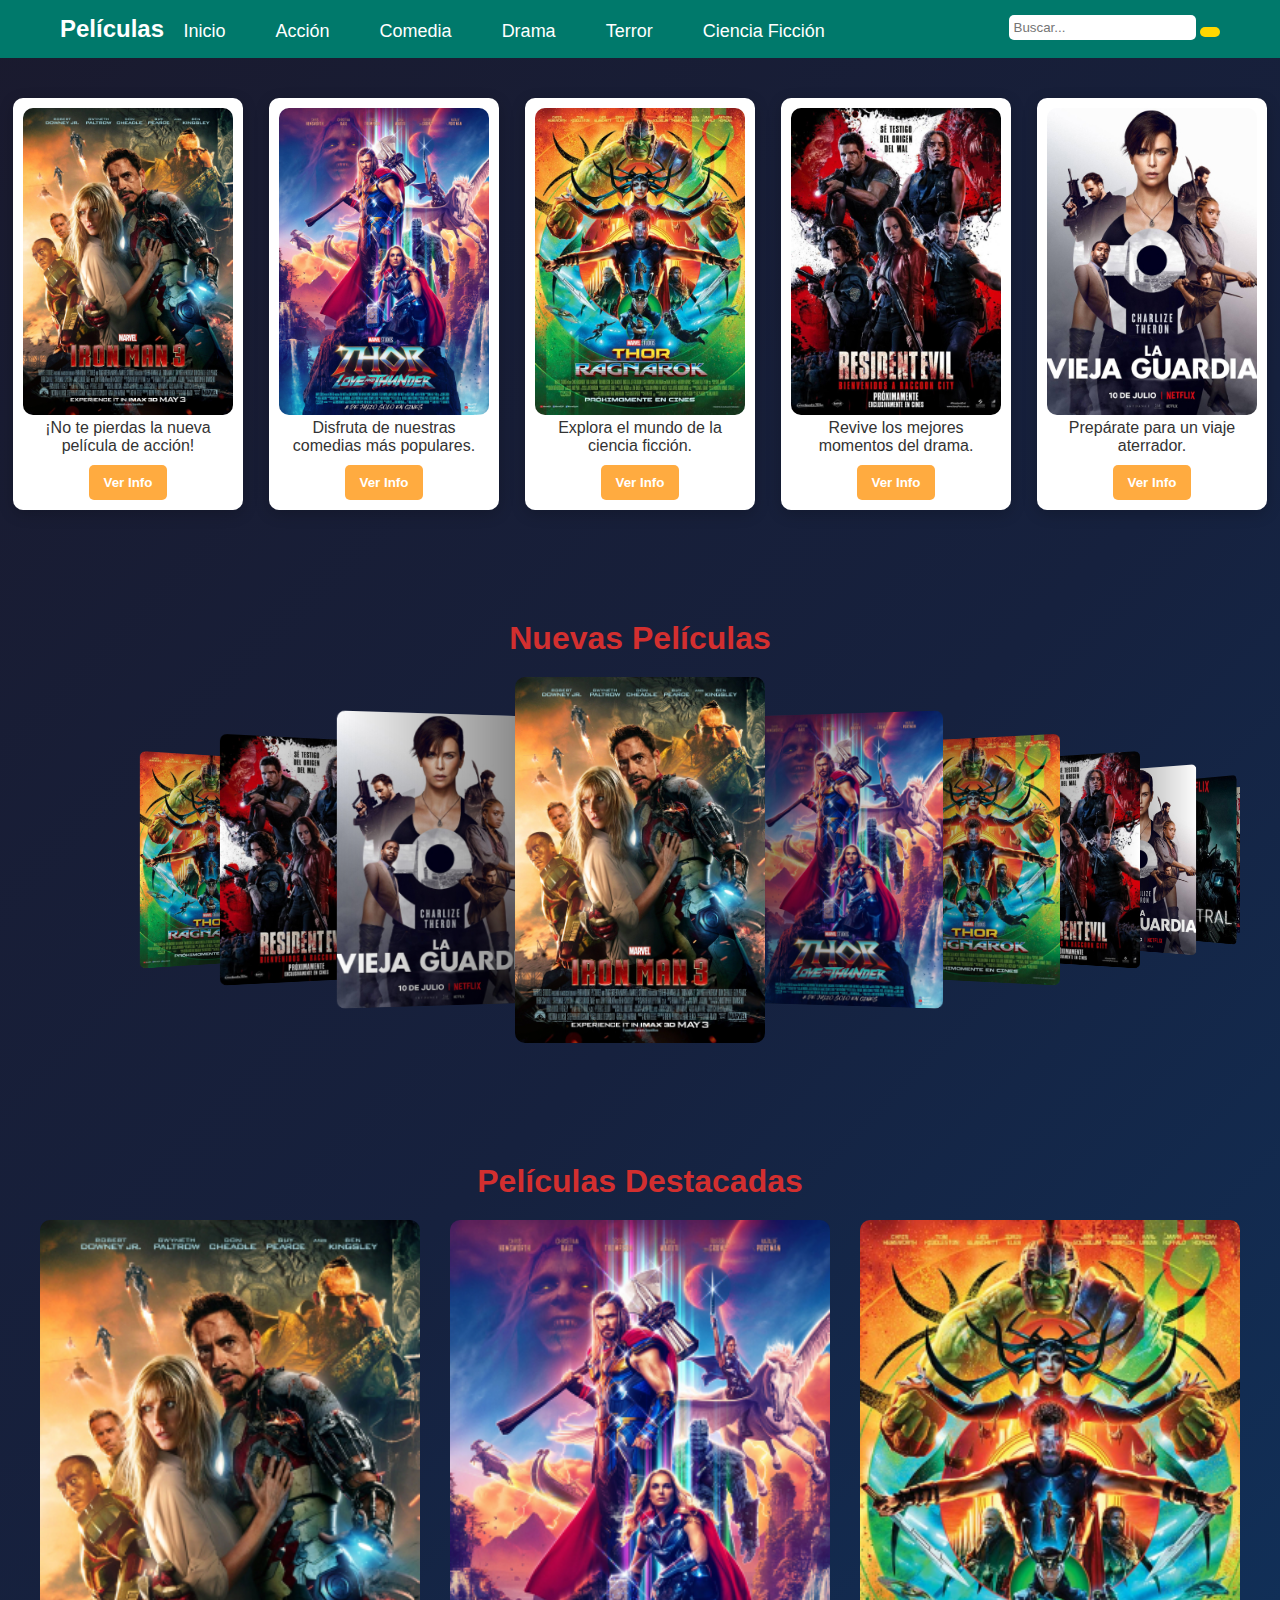
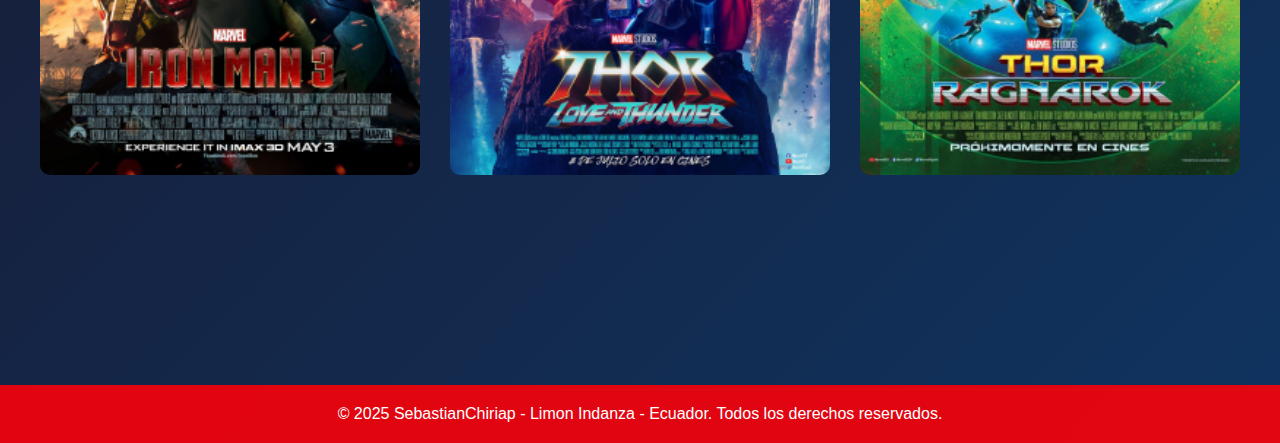
==== index.html @ d53b2607 "Add files via upload" ====
<!DOCTYPE html>
<html lang="es">
<head>
    <meta charset="UTF-8">
    <meta http-equiv="X-UA-Compatible" content="IE=edge">
    <meta name="viewport" content="width=device-width, initial-scale=1.0">
    <title>Página de Películas</title>
    <link rel="stylesheet" href="https://cdn.jsdelivr.net/npm/swiper@9/swiper-bundle.min.css" />
    <link rel="stylesheet" href="https://cdnjs.cloudflare.com/ajax/libs/font-awesome/6.4.0/css/all.min.css"
     integrity="sha512-iecdLmaskl7CVkqkXNQ/ZH/XLlvWZOJyj7Yy7tcenmpD1ypASozpmT/E0iPtmFIB46ZmdtAc9eNBvH0H/ZpiBw==" 
     crossorigin="anonymous" referrerpolicy="no-referrer" />
    <link rel="stylesheet" href="style.css">
    <style>
        body {
            font-family: 'Arial', sans-serif;
            background-color: #e0f7fa; /* Color de fondo más vibrante */
            color: #333;
            margin: 0;
            padding: 0;
        }

        .navbar {
            background-color: #00796b; /* Verde oscuro */
            color: #fff;
            padding: 15px 0;
        }

        .navbar .logo {
            font-size: 24px;
            margin-left: 20px;
        }

        .navbar nav ul {
            list-style: none;
            padding: 0;
        }

        .navbar nav ul li {
            display: inline;
            margin: 0 15px;
        }

        .navbar nav ul li a {
            color: #fff;
            text-decoration: none;
            transition: color 0.3s;
        }

        .navbar nav ul li a:hover {
            color: #ffd54f; /* Color dorado al pasar el mouse */
        }

        .search-container {
            float: right;
            margin-right: 20px;
        }

        .advertisements {
            display: flex;
            justify-content: space-around;
            margin: 20px 0;
        }

        .ad {
            width: 18%;
            text-align: center;
            position: relative;
            background-color: #fff;
            border-radius: 10px;
            box-shadow: 0 4px 15px rgba(0, 0, 0, 0.2);
            padding: 10px;
            transition: transform 0.3s;
        }

        .ad:hover {
            transform: scale(1.05); /* Efecto de aumento al pasar el mouse */
        }

        .ad img {
            width: 100%;
            border-radius: 10px;
        }

        .ad button {
            background-color: #ffab40; /* Color naranja vibrante */
            border: none;
            border-radius: 5px;
            padding: 10px 15px;
            cursor: pointer;
            transition: background-color 0.3s;
            margin-top: 10px;
            color: #fff; /* Texto blanco */
            font-weight: bold;
        }

        .ad button:hover {
            background-color: #ff9100; /* Color más oscuro al pasar el mouse */
        }

        .section-title {
            text-align: center;
            font-size: 32px;
            margin: 20px 0;
            color: #d32f2f; /* Color rojo vibrante */
            font-weight: bold;
        }

        .swiper-slide {
            display: flex;
            justify-content: center;
            align-items: center;
        }

        .swiper-slide img {
            width: 100%;
            border-radius: 10px;
        }

        footer {
            text-align: center;
            padding: 10px 0;
            background-color: #00796b; /* Verde oscuro */
            color: #fff;
            position: relative;
            bottom: 0;
            width: 100%;
        }
    </style>
</head>
<body>
    <header class="navbar">
        <div class="container">
            <h1 class="logo">Películas</h1>
            <nav>
                <ul>
                    <li><a href="#">Inicio</a></li>
                    <li><a href="#">Acción</a></li>
                    <li><a href="#">Comedia</a></li>
                    <li><a href="#">Drama</a></li>
                    <li><a href="#">Terror</a></li>
                    <li><a href="#">Ciencia Ficción</a></li>
                </ul>
            </nav>
            <div class="search-container">
                <input type="text" placeholder="Buscar...">
                <button><i class="fa-solid fa-magnifying-glass"></i></button>
            </div>
        </div>
    </header>

    <section class="advertisements">
        <div class="ad">
            <img src="images/1.jpg" alt="Anuncio 1">
            <p>¡No te pierdas la nueva película de acción!</p>
            <button onclick="verInfo('Anuncio 1')">Ver Info</button>
        </div>
        <div class="ad">
            <img src="images/2.jpg" alt="Anuncio 2">
            <p>Disfruta de nuestras comedias más populares.</p>
            <button onclick="verInfo('Anuncio 2')">Ver Info</button>
        </div>
        <div class="ad">
            <img src="images/3.jpg" alt="Anuncio 3">
            <p>Explora el mundo de la ciencia ficción.</p>
            <button onclick="verInfo('Anuncio 3')">Ver Info</button>
        </div>
        <div class="ad">
            <img src="images/4.jpg" alt="Anuncio 4">
            <p>Revive los mejores momentos del drama.</p>
            <button onclick="verInfo('Anuncio 4')">Ver Info</button>
        </div>
        <div class="ad">
            <img src="images/5.jpg" alt="Anuncio 5">
            <p>Prepárate para un viaje aterrador.</p>
            <button onclick="verInfo('Anuncio 5')">Ver Info</button>
        </div>
    </section>

    <section class="movies container">
        <h2 class="section-title">Nuevas Películas</h2>
        <div class="slider-container">
            <div class="swiper mySwiper">
                <div class="swiper-wrapper">
                    <div class="swiper-slide"><img src="images/1.jpg" alt=""></div>
                    <div class="swiper-slide"><img src="images/2.jpg" alt=""></div>
                    <div class="swiper-slide"><img src="images/3.jpg" alt=""></div>
                    <div class="swiper-slide"><img src="images/4.jpg" alt=""></div>
                    <div class="swiper-slide"><img src="images/5.jpg" alt=""></div>
                    <div class="swiper-slide"><img src="images/6.jpg" alt=""></div>
                    <div class="swiper-slide"><img src="images/7.jpg" alt=""></div>
                    <div class="swiper-slide"><img src="images/8.jpg" alt=""></div>
                    <div class="swiper-slide"><img src="images/1.jpg" alt=""></div>
                    <div class="swiper-slide"><img src="images/2.jpg" alt=""></div>
                    <div class="swiper-slide"><img src="images/3.jpg" alt=""></div>
                    <div class="swiper-slide"><img src="images/4.jpg" alt=""></div>
                    <div class="swiper-slide"><img src="images/5.jpg" alt=""></div>
                </div>
            </div>
        </div>
    </section>

    <section class="featured container">
        <h2 class="section-title">Películas Destacadas</h2>
        <div class="swiper mySwiperFeatured">
            <div class="swiper-wrapper">
                <div class="swiper-slide">
                    <img src="images/1.jpg" alt="">
                    <div class="info">
                        <h3>La Aventura Épica</h3>
                        <p>Género: Acción</p>
                        <p>Sinopsis: Un héroe se enfrenta a una amenaza global que podría destruir el mundo.</p>
                    </div>
                </div>
                <div class="swiper-slide">
                    <img src="images/2.jpg" alt="">
                    <div class="info">
                        <h3>Risas Inesperadas</h3>
                        <p>Género: Comedia</p>
                        <p>Sinopsis: Una serie de enredos en una boda que te harán reír sin parar.</p>
                    </div>
                </div>
                <div class="swiper-slide">
                    <img src="images/3.jpg" alt="">
                    <div class="info">
                        <h3>El Último Susurro</h3>
                        <p>Género: Drama</p>
                        <p>Sinopsis: La historia conmovedora de una familia que enfrenta la adversidad.</p>
                    </div>
                </div>
                <div class="swiper-slide">
                    <img src="images/4.jpg" alt="">
                    <div class="info">
                        <h3>Sombras en la Noche</h3>
                        <p>Género: Terror</p>
                        <p>Sinopsis: Un grupo de amigos enfrenta sus peores miedos en una casa embrujada.</p>
                    </div>
                </div>
            </div>
        </div>
    </section>

    <section class="icons container">
        <i class="fa-solid fa-house" title="Inicio"></i>
        <i class="fa-solid fa-fire-flame-curved" title="Películas Populares"></i>
        <i class="fa-solid fa-ticket" title="Comprar Boletos"></i>
        <i class="fa-solid fa-folder" title="Mis Favoritas"></i>
        <i class="fa-solid fa-video" title="Ver Trailer"></i>
    </section>
    
    <footer class="footer">
        <p>&copy; 2025 SebastianChiriap - Limon Indanza - Ecuador. Todos los derechos reservados.</p>
    </footer>

    <script src="https://cdn.jsdelivr.net/npm/swiper@9/swiper-bundle.min.js"></script>
    <script src="script.js"></script>
    <script>
        function verInfo(anuncio) {
            const info = {
                "Anuncio 1": "¡No te pierdas la nueva película de acción! Un héroe se enfrenta a una amenaza global.",
                "Anuncio 2": "Disfruta de nuestras comedias más populares. Risas garantizadas.",
                "Anuncio 3": "Explora el mundo de la ciencia ficción. Viajes intergalácticos te esperan.",
                "Anuncio 4": "Revive los mejores momentos del drama. Historias que tocan el corazón.",
                "Anuncio 5": "Prepárate para un viaje aterrador. ¿Te atreves a mirar?"
            };
            alert(info[anuncio]);
        }
    </script>
</body>
</html>
---- style.css ----
* {  
    padding: 0;  
    margin: 0;  
    box-sizing: border-box;  
    font-family: 'Arial', sans-serif;  
}  

body {  
    background: linear-gradient(135deg, #1a1a2e, #16213e, #0f3460); /* Fondo tipo espacial */
    color: #fff;  
}  

.container {  
    max-width: 1200px;  
    margin: 0 auto;  
}  

.navbar {
    background-color: rgba(248, 1, 10, 0.9);
    padding: 10px 0;
    color: white;
}

.navbar .logo {
    font-size: 24px;
    margin-left: 20px;
    display: inline-block;
}

.navbar nav {
    display: inline-block;
}

.navbar ul {
    list-style: none;
    display: flex;
    gap: 20px;
}

.navbar ul li a {
    color: white;
    text-decoration: none;
    font-size: 18px;
    transition: color 0.3s;
}

.navbar ul li a:hover {
    color: #FFD700; /* Color dorado al pasar el mouse */
}

.search-container {
    display: inline-block;
    margin-left: 20px;
}

.search-container input {
    padding: 5px;
    border: none;
    border-radius: 5px;
}

.search-container button {
    padding: 5px 10px;
    border: none;
    background-color: #FFD700;
    color: black;
    border-radius: 5px;
    cursor: pointer;
    transition: background-color 0.3s;
}

.search-container button:hover {
    background-color: #FFC107; /* Color más claro al pasar el mouse */
}

.section-title {
    font-size: 32px; /* Tamaño de letra más grande */
    font-weight: bold; /* Negrita */
    text-align: center; /* Centrar título */
    margin-bottom: 20px;  
    color: #FFD700; /* Color dorado */
}  

.movies, .featured {  
    padding: 50px 0;  
}  

.advertisements {
    display: flex;
    justify-content: space-between;
    padding: 20px 0;
}

.ad {
    width: 45%;
    text-align: center;
}

.ad img {
    width: 100%;
    border-radius: 10px;
}

.swiper {  
    width: 100%;  
}  

.swiper-slide {  
    background-position: center;  
    background-size: cover;  
    width: 250px;  
    position: relative;  
}  

.swiper-slide img {  
    display: block;  
    width: 100%;  
    border-radius: 10px;  
}  

.info {
    position: absolute;
    bottom: 0;
    background: rgba(0, 0, 0, 0.7);
    color: white;
    padding: 10px;
    width: 100%;
    text-align: center;
    opacity: 0;
    transition: opacity 0.3s;
}

.swiper-slide:hover .info {
    opacity: 1; /* Mostrar información al pasar el mouse */
}

.icons {  
    padding: 50px 0;  
    display: flex;  
    justify-content: space-between;  
}  

.icons i {  
    font-size: 25px;  
    color: #FFD700; /* Color dorado */
    height: 60px;  
    width: 60px;  
    border-radius: 50%;  
    display: flex;  
    align-items: center;  
    justify-content: center;  
    transition: background-color 0.3s;  
}  

.icons i:hover {  
    color: #F8010A;  
    background-color: rgba(255, 255, 255, 0.2);  
    box-shadow: 0 0 20px rgba(0, 0, 0, 0.2);  
    cursor: pointer;  
}  

.footer {
    text-align: center;
    padding: 20px;
    background-color: rgba(248, 1, 10, 0.9);
    color: white;
    position: relative;
    bottom: 0;
    width: 100%;
}

@media(max-width: 991px) {
    body {
        min-height: 100vh;
    }
    
    .navbar {
        flex-direction: column;
        align-items: center;
    }

    .navbar ul {
        flex-direction: column;
        gap: 10px;
    }
    
    .search-container {
        margin-top: 10px;
    }

    .movies, .featured, .icons {
        padding: 30px;
    }

    .advertisements {
        flex-direction: column;
        align-items: center;
    }

    .ad {
        width: 90%;
        margin-bottom: 20px;
    }
}
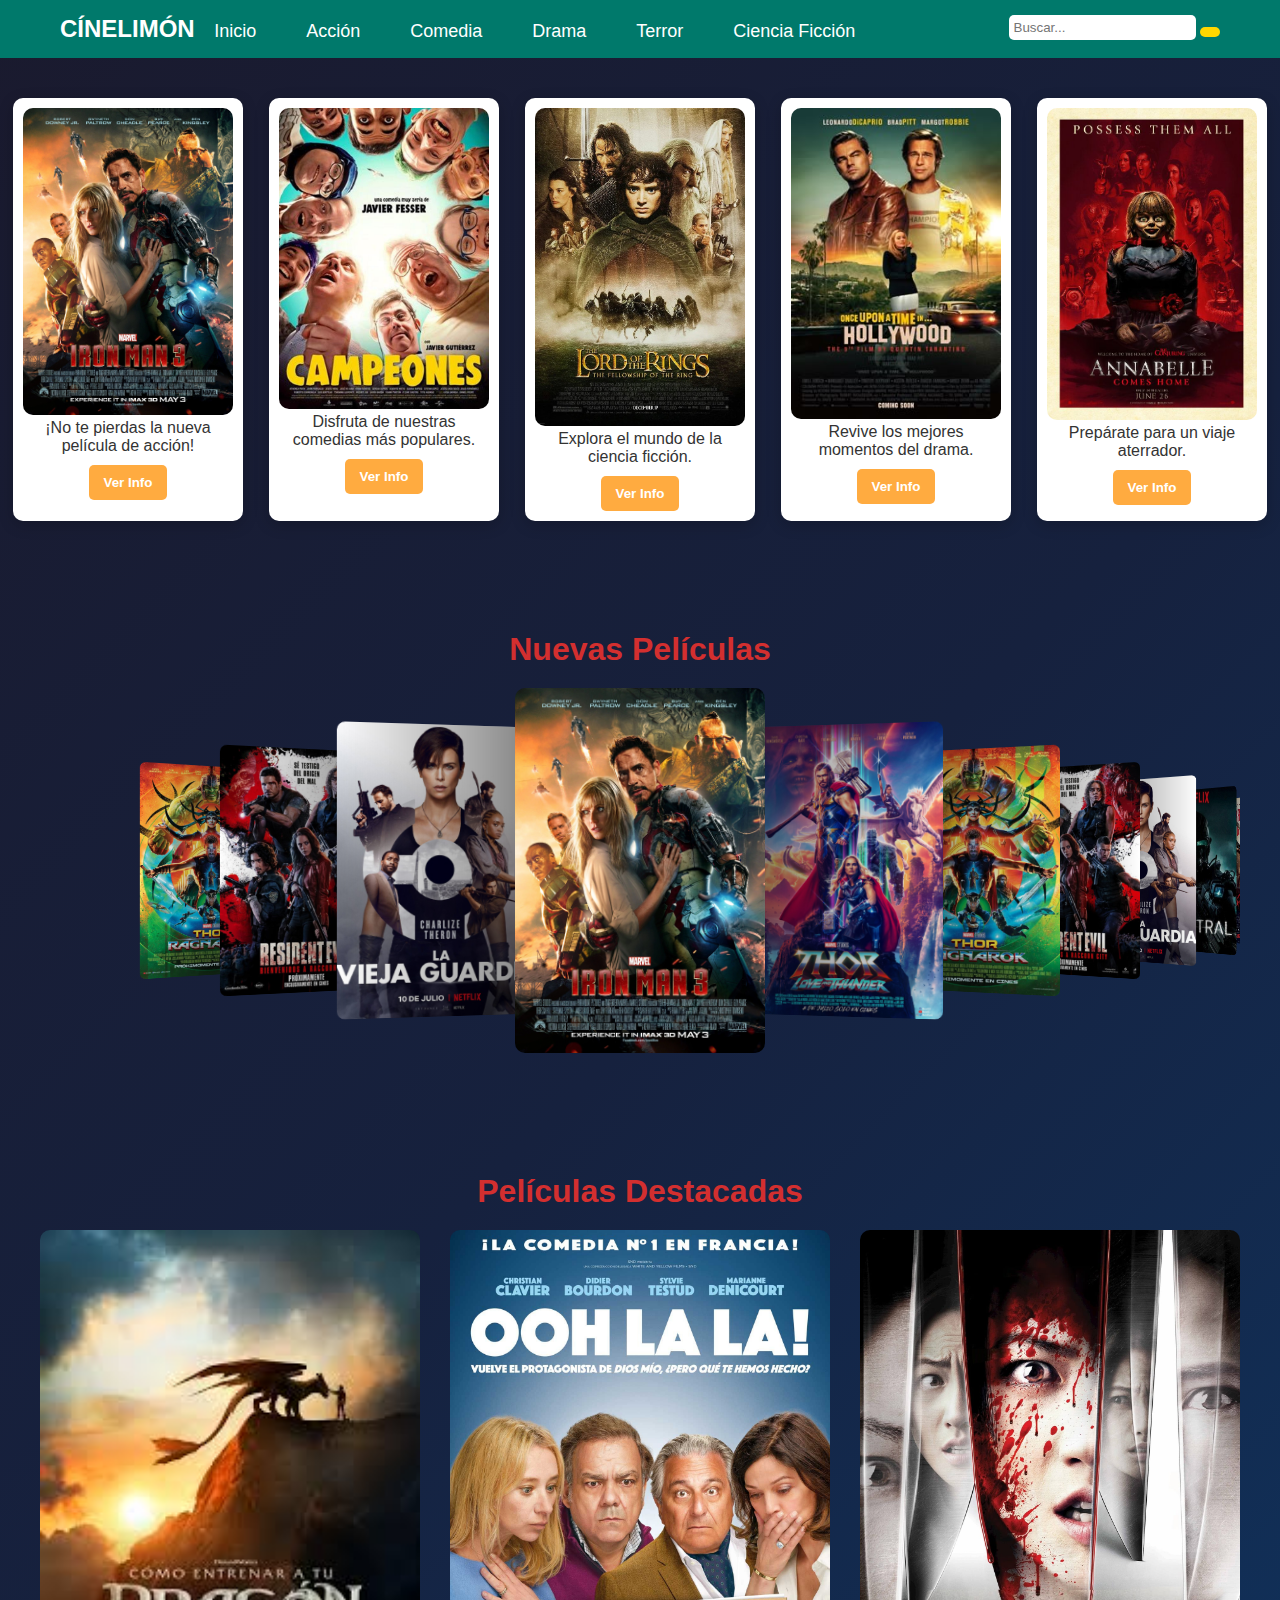
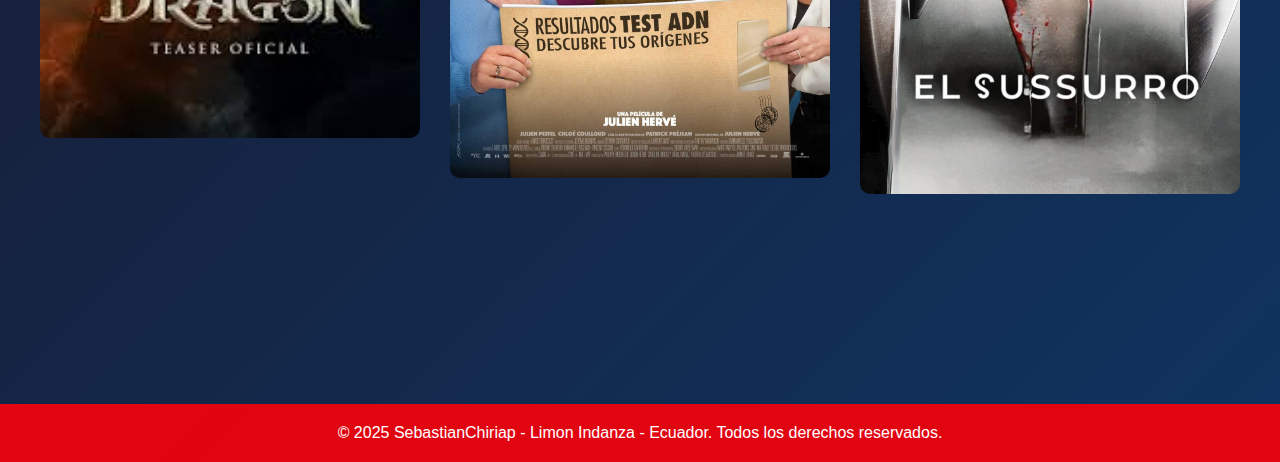
==== commit b10f7007: "Add files via upload" ====
--- a/index.html
+++ b/index.html
@@ -4,7 +4,7 @@
     <meta charset="UTF-8">
     <meta http-equiv="X-UA-Compatible" content="IE=edge">
     <meta name="viewport" content="width=device-width, initial-scale=1.0">
-    <title>Página de Películas</title>
+    <title>CineLimon</title>
     <link rel="stylesheet" href="https://cdn.jsdelivr.net/npm/swiper@9/swiper-bundle.min.css" />
     <link rel="stylesheet" href="https://cdnjs.cloudflare.com/ajax/libs/font-awesome/6.4.0/css/all.min.css"
      integrity="sha512-iecdLmaskl7CVkqkXNQ/ZH/XLlvWZOJyj7Yy7tcenmpD1ypASozpmT/E0iPtmFIB46ZmdtAc9eNBvH0H/ZpiBw==" 
@@ -130,7 +130,7 @@
 <body>
     <header class="navbar">
         <div class="container">
-            <h1 class="logo">Películas</h1>
+            <h1 class="logo">CÍNELIMÓN</h1>
             <nav>
                 <ul>
                     <li><a href="#">Inicio</a></li>
@@ -155,22 +155,22 @@
             <button onclick="verInfo('Anuncio 1')">Ver Info</button>
         </div>
         <div class="ad">
-            <img src="images/2.jpg" alt="Anuncio 2">
+            <img src="images/12.jpg" alt="Anuncio 2">
             <p>Disfruta de nuestras comedias más populares.</p>
             <button onclick="verInfo('Anuncio 2')">Ver Info</button>
         </div>
         <div class="ad">
-            <img src="images/3.jpg" alt="Anuncio 3">
+            <img src="images/11.jpg" alt="Anuncio 3">
             <p>Explora el mundo de la ciencia ficción.</p>
             <button onclick="verInfo('Anuncio 3')">Ver Info</button>
         </div>
         <div class="ad">
-            <img src="images/4.jpg" alt="Anuncio 4">
+            <img src="images/10.jpg" alt="Anuncio 4">
             <p>Revive los mejores momentos del drama.</p>
             <button onclick="verInfo('Anuncio 4')">Ver Info</button>
         </div>
         <div class="ad">
-            <img src="images/5.jpg" alt="Anuncio 5">
+            <img src="images/9.jpg" alt="Anuncio 5">
             <p>Prepárate para un viaje aterrador.</p>
             <button onclick="verInfo('Anuncio 5')">Ver Info</button>
         </div>
@@ -204,27 +204,27 @@
         <div class="swiper mySwiperFeatured">
             <div class="swiper-wrapper">
                 <div class="swiper-slide">
-                    <img src="images/1.jpg" alt="">
-                    <div class="info">
-                        <h3>La Aventura Épica</h3>
-                        <p>Género: Acción</p>
-                        <p>Sinopsis: Un héroe se enfrenta a una amenaza global que podría destruir el mundo.</p>
-                    </div>
-                </div>
-                <div class="swiper-slide">
-                    <img src="images/2.jpg" alt="">
-                    <div class="info">
-                        <h3>Risas Inesperadas</h3>
+                    <img src="images/15.jpg" alt="">
+                    <div class="info">
+                        <h3>Como Entrenar a tu Dragón</h3>
+                        <p>Género: Aventura,Ciencia Ficcion</p>
+                        <p>Sinopsis: Un héroe intenta cambiar la perspectiva de su pueblo  sobre los dragones.</p>
+                    </div>
+                </div>
+                <div class="swiper-slide">
+                    <img src="images/14.jpg" alt="">
+                    <div class="info">
+                        <h3>Risas OH LA LA</h3>
                         <p>Género: Comedia</p>
-                        <p>Sinopsis: Una serie de enredos en una boda que te harán reír sin parar.</p>
-                    </div>
-                </div>
-                <div class="swiper-slide">
-                    <img src="images/3.jpg" alt="">
-                    <div class="info">
-                        <h3>El Último Susurro</h3>
+                        <p>Sinopsis: Una serie de enredos por un resultado de ADN.</p>
+                    </div>
+                </div>
+                <div class="swiper-slide">
+                    <img src="images/13.jpg" alt="">
+                    <div class="info">
+                        <h3>El Susurro</h3>
                         <p>Género: Drama</p>
-                        <p>Sinopsis: La historia conmovedora de una familia que enfrenta la adversidad.</p>
+                        <p>Sinopsis: La historia de una familia que enfrenta una adversidad sobrenatural.</p>
                     </div>
                 </div>
                 <div class="swiper-slide">
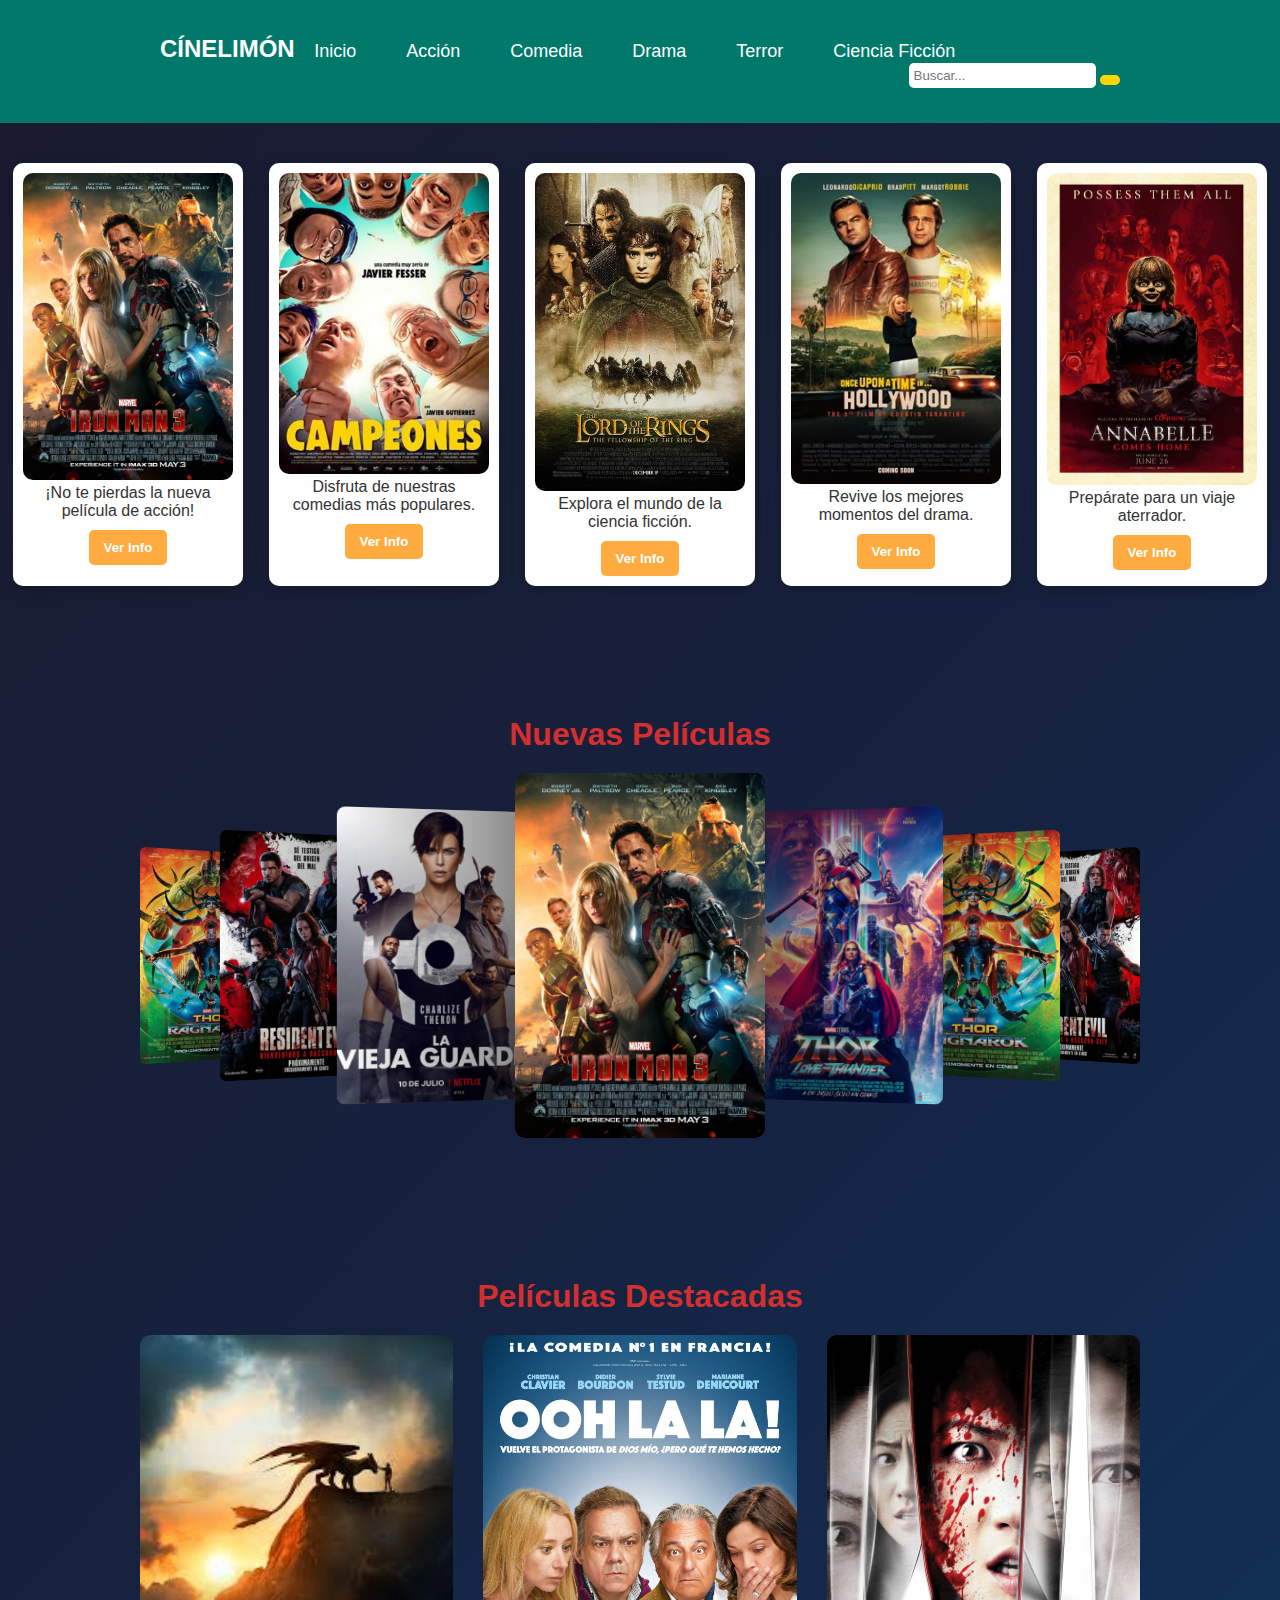
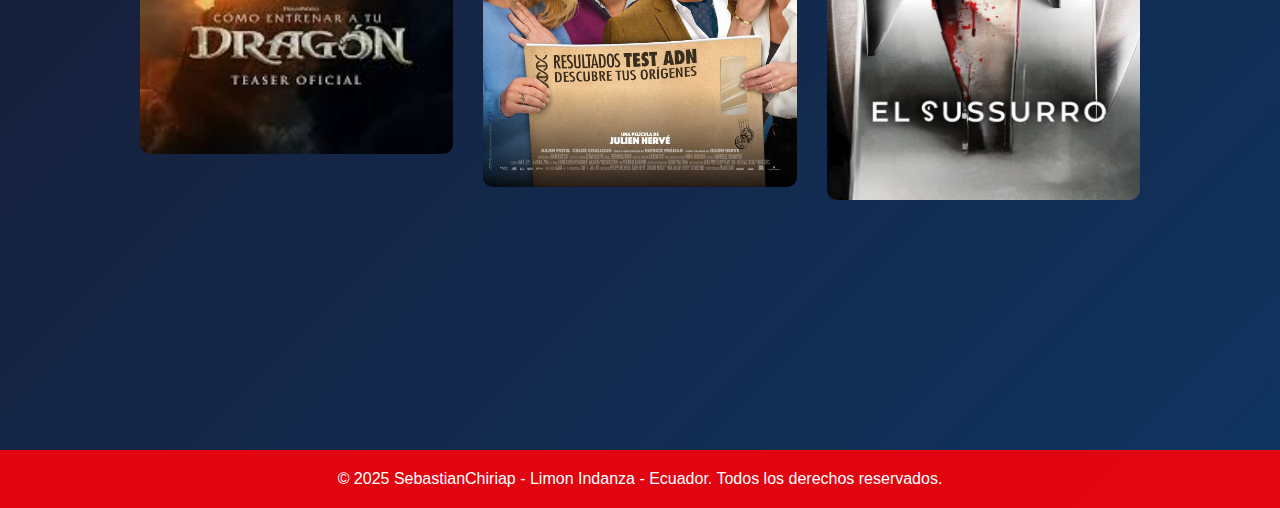
==== commit 1fd1350e: "Add files via upload" ====
--- a/index.html
+++ b/index.html
@@ -147,7 +147,7 @@
             </div>
         </div>
     </header>
-
+<div class="advertisements-container">
     <section class="advertisements">
         <div class="ad">
             <img src="images/1.jpg" alt="Anuncio 1">
@@ -175,6 +175,7 @@
             <button onclick="verInfo('Anuncio 5')">Ver Info</button>
         </div>
     </section>
+</div>
 
     <section class="movies container">
         <h2 class="section-title">Nuevas Películas</h2>
--- a/style.css
+++ b/style.css
@@ -11,14 +11,19 @@
 }  
 
 .container {  
-    max-width: 1200px;  
-    margin: 0 auto;  
+    width: 90%;
+    max-width:1000px;  
+    margin:20px auto; /* Añadir padding lateral */
 }  
 
 .navbar {
     background-color: rgba(248, 1, 10, 0.9);
-    padding: 10px 0;
+    padding: 10px 20px; /* Añadir padding */
     color: white;
+    display: flex;
+    flex-direction: row; /* Cambia a columna en la media query */
+    justify-content: space-between;
+    align-items: center;
 }
 
 .navbar .logo {
@@ -73,6 +78,30 @@
     background-color: #FFC107; /* Color más claro al pasar el mouse */
 }
 
+@media(max-width: 661px) {
+    .navbar {
+        flex-direction: column; /* Cambia a columna en pantallas pequeñas */
+        align-items: center; /* Centrar los elementos */
+        padding: 10px 0; /* Ajustar el padding */
+    }
+
+    .navbar nav {
+        margin-top: 10px; /* Espacio entre logo y navegación */
+    }
+
+    .navbar ul {
+        flex-direction: column; /* Cambiar a columna */
+        gap: 10px; /* Espacio entre los elementos de la lista */
+    }
+
+    .search-container {
+        margin-top: 10px; /* Espacio entre la barra de búsqueda y los enlaces */
+        width: 100%; /* Hacer que ocupe el ancho completo */
+        text-align: center; /* Centrar el contenido */
+    }
+}
+
+
 .section-title {
     font-size: 32px; /* Tamaño de letra más grande */
     font-weight: bold; /* Negrita */
@@ -85,10 +114,11 @@
     padding: 50px 0;  
 }  
 
-.advertisements {
+.advertisements-container {
     display: flex;
     justify-content: space-between;
     padding: 20px 0;
+    container-type:inline-size;
 }
 
 .ad {
@@ -169,36 +199,102 @@
     width: 100%;
 }
 
-@media(max-width: 991px) {
+@media(max-width: 661px) {
     body {
         min-height: 100vh;
     }
     
-    .navbar {
-        flex-direction: column;
-        align-items: center;
+     .navbar {
+        flex-direction: column; /* Cambia a columna en pantallas pequeñas */
+        align-items: center; /* Centrar los elementos */
+        padding: 10px 0; /* Ajustar el padding */
+    }
+
+    .navbar nav {
+        margin-top: 10px; /* Espacio entre logo y navegación */
     }
 
     .navbar ul {
-        flex-direction: column;
-        gap: 10px;
-    }
-    
+        flex-direction: column; /* Cambiar a columna */
+        gap: 10px; /* Espacio entre los elementos de la lista */
+    }
+
     .search-container {
-        margin-top: 10px;
+        margin-top: 10px; /* Espacio entre la barra de búsqueda y los enlaces */
+        width: 100%; /* Hacer que ocupe el ancho completo */
+        text-align: center; /* Centrar el contenido */
     }
 
     .movies, .featured, .icons {
         padding: 30px;
     }
 
-    .advertisements {
-        flex-direction: column;
-        align-items: center;
-    }
-
+    .advertisements-container {
+        display: flex;
+        flex-direction: column; /* Apila los elementos en una columna */
+        gap: 10px; /* Espacio entre los elementos */
+        padding: 0px;
+        max-width: 100%;
+        width: 100%;
+        margin: 0 auto;
+        box-sizing: border-box;
+    }
+    
     .ad {
-        width: 90%;
-        margin-bottom: 20px;
-    }
+        width: 100%; /* Ocupa el 100% del ancho del contenedor */
+        padding: 10px; /* Añade espacio interno */
+        box-sizing: border-box;
+        background-color: #f0f0f0; /* Color de fondo para visualización */
+        overflow-wrap: break-word; /* Evita que el texto se desborde */
+    }
+    
+    
+
+    .info {
+        position: absolute;
+        bottom: 0;
+        left: 0; /* Asegura que el texto empiece desde la izquierda */
+        right: 0; /* Asegura que el texto ocupe todo el ancho */
+        background: rgba(0, 0, 0, 0.7);
+        color: white; /* Corregido de "blanco" a "white" */
+        padding: 10px;
+        width: 100%; /* Cambiado a 100% para ocupar todo el ancho */
+        text-align: center;
+        opacity: 0;
+        transition: opacity 0.3s;
+        box-sizing: border-box; /* Asegura que el padding no afecte el ancho */
+    }
+    
+    /* Ajustes para pantallas pequeñas */
+    @media (max-width: 568px) {
+        .info {
+            padding: 5px; /* Reducir el padding en pantallas pequeñas */
+            font-size: 14px; /* Reducir el tamaño de la fuente */
+        }
+    
+        .info h3 {
+            font-size: 16px; /* Ajustar el tamaño del título */
+        }
+    
+        .info p {
+            font-size: 12px; /* Ajustar el tamaño del texto */
+        }
+    }
+    
+    /* Ajustes para pantallas muy pequeñas */
+    @media (max-width: 480px) {
+        .info {
+            padding: 1px; /* Reducir aún más el padding */
+            font-size: 10px; /* Reducir el tamaño de la fuente */
+        }
+    
+        .info h3 {
+            font-size: 10px; /* Ajustar el tamaño del título */
+        }
+    
+        .info p {
+            font-size: 7px; /* Ajustar el tamaño del texto */
+        }
+    }
+    
 }